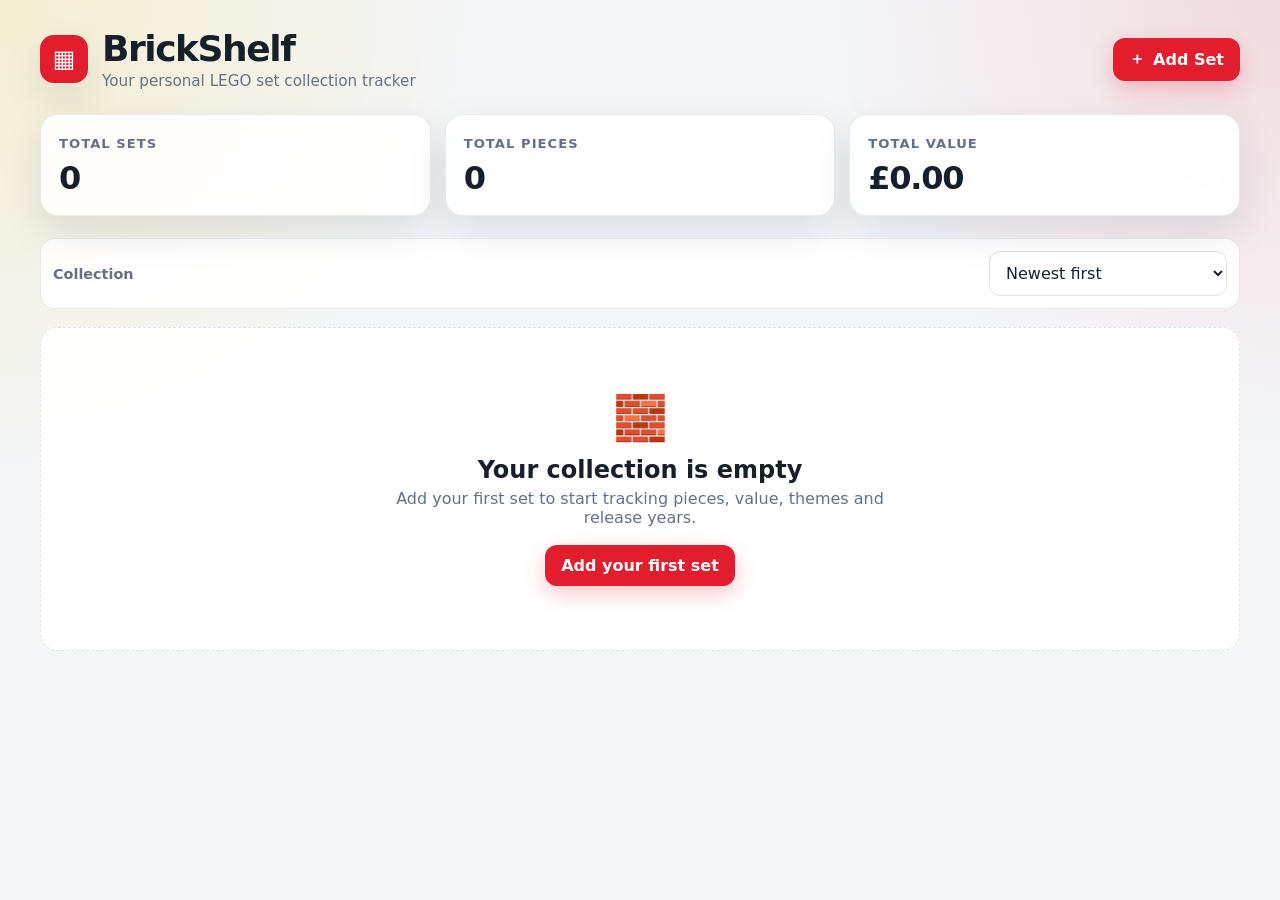
==== lego/index.html @ ed2e3e61 "Create index.html" ====
<!DOCTYPE html>
<html lang="en">
<head>
  <meta charset="UTF-8" />
  <meta name="viewport" content="width=device-width, initial-scale=1.0" />
  <meta name="color-scheme" content="light dark" />
  <title>BrickShelf — LEGO Set Tracker</title>
  <style>
    :root {
      --bg: #f4f6f8;
      --surface: rgba(255,255,255,.92);
      --surface-solid: #fff;
      --text: #17202a;
      --muted: #667085;
      --line: #dfe4ea;
      --brand: #e11d2e;
      --brand-dark: #b81220;
      --accent: #f5c400;
      --danger: #b42318;
      --shadow: 0 16px 40px rgba(20, 29, 45, .10);
      --radius: 18px;
    }

    @media (prefers-color-scheme: dark) {
      :root {
        --bg: #11151b;
        --surface: rgba(26,32,41,.94);
        --surface-solid: #1a2029;
        --text: #f5f7fa;
        --muted: #aeb7c5;
        --line: #313946;
        --shadow: 0 18px 46px rgba(0,0,0,.28);
      }
    }

    * { box-sizing: border-box; }
    html { scroll-behavior: smooth; }
    body {
      margin: 0;
      min-height: 100vh;
      font-family: Inter, ui-sans-serif, system-ui, -apple-system, BlinkMacSystemFont, "Segoe UI", sans-serif;
      color: var(--text);
      background:
        radial-gradient(circle at top left, rgba(245,196,0,.16), transparent 30rem),
        radial-gradient(circle at top right, rgba(225,29,46,.12), transparent 28rem),
        var(--bg);
    }

    button, input, select { font: inherit; }
    button, a { -webkit-tap-highlight-color: transparent; }

    .app { width: min(1200px, calc(100% - 28px)); margin: 0 auto; padding: 28px 0 56px; }

    header {
      display: flex;
      align-items: center;
      justify-content: space-between;
      gap: 20px;
      margin-bottom: 24px;
    }

    .brand { display: flex; align-items: center; gap: 14px; }
    .brand-mark {
      width: 48px; height: 48px; border-radius: 14px;
      display: grid; place-items: center;
      background: var(--brand); color: #fff; box-shadow: var(--shadow);
      font-size: 24px;
    }
    h1 { margin: 0; font-size: clamp(1.55rem, 4vw, 2.25rem); letter-spacing: -.04em; }
    .subtitle { margin: 3px 0 0; color: var(--muted); font-size: .95rem; }

    .button {
      border: 0; border-radius: 12px; padding: 11px 16px;
      display: inline-flex; align-items: center; justify-content: center; gap: 8px;
      cursor: pointer; font-weight: 750; transition: transform .18s ease, box-shadow .18s ease, background .18s ease;
    }
    .button:hover { transform: translateY(-1px); }
    .button:focus-visible, input:focus-visible, select:focus-visible { outline: 3px solid rgba(245,196,0,.55); outline-offset: 2px; }
    .button-primary { color: #fff; background: var(--brand); box-shadow: 0 8px 22px rgba(225,29,46,.24); }
    .button-primary:hover { background: var(--brand-dark); }
    .button-secondary { color: var(--text); background: transparent; border: 1px solid var(--line); }
    .button-danger { color: var(--danger); background: transparent; border: 1px solid color-mix(in srgb, var(--danger) 35%, var(--line)); }
    .button:disabled { cursor: not-allowed; opacity: .55; transform: none; }

    .summary-grid { display: grid; grid-template-columns: repeat(3, 1fr); gap: 14px; margin-bottom: 22px; }
    .summary-card {
      background: var(--surface); border: 1px solid rgba(127,127,127,.16);
      backdrop-filter: blur(12px); box-shadow: var(--shadow); border-radius: var(--radius); padding: 18px;
    }
    .summary-label { color: var(--muted); font-size: .82rem; font-weight: 700; text-transform: uppercase; letter-spacing: .08em; }
    .summary-value { display: block; margin-top: 7px; font-size: clamp(1.35rem, 4vw, 2rem); font-weight: 850; letter-spacing: -.04em; }

    .toolbar {
      display: flex; justify-content: space-between; align-items: center; gap: 12px;
      margin-bottom: 18px; padding: 12px;
      background: var(--surface); border: 1px solid rgba(127,127,127,.16); border-radius: 15px;
    }
    .toolbar-label { color: var(--muted); font-size: .9rem; font-weight: 650; }
    select, input {
      width: 100%; border: 1px solid var(--line); border-radius: 11px;
      background: var(--surface-solid); color: var(--text); padding: 11px 12px;
    }
    select { width: auto; min-width: 190px; }

    .collection-grid { display: grid; grid-template-columns: repeat(auto-fill, minmax(245px, 1fr)); gap: 18px; }
    .set-card {
      position: relative; overflow: hidden; display: flex; flex-direction: column;
      background: var(--surface); border: 1px solid rgba(127,127,127,.16); border-radius: var(--radius); box-shadow: var(--shadow);
      min-width: 0;
    }
    .set-image-wrap { aspect-ratio: 4 / 3; background: #fff; display: grid; place-items: center; overflow: hidden; }
    .set-image { width: 100%; height: 100%; object-fit: contain; padding: 12px; }
    .image-placeholder { color: #8d96a3; text-align: center; padding: 20px; font-weight: 700; }
    .set-content { padding: 16px; display: flex; flex-direction: column; flex: 1; }
    .set-number { color: var(--brand); font-weight: 800; font-size: .82rem; letter-spacing: .04em; }
    .set-title { margin: 5px 0 12px; font-size: 1.08rem; line-height: 1.28; }
    .set-meta { display: grid; grid-template-columns: 1fr 1fr; gap: 9px; margin-bottom: 15px; }
    .meta-item { background: color-mix(in srgb, var(--surface-solid) 74%, var(--bg)); border-radius: 10px; padding: 9px; min-width: 0; }
    .meta-label { display: block; color: var(--muted); font-size: .72rem; margin-bottom: 3px; }
    .meta-value { font-size: .9rem; font-weight: 750; overflow-wrap: anywhere; }
    .card-actions { display: flex; gap: 9px; margin-top: auto; }
    .card-actions .button { padding: 9px 11px; font-size: .86rem; flex: 1; text-decoration: none; }
    .delete-button { flex: 0 0 42px !important; }

    .empty-state {
      grid-column: 1 / -1; text-align: center; padding: 64px 24px;
      background: var(--surface); border: 1px dashed var(--line); border-radius: var(--radius);
    }
    .empty-state-icon { font-size: 44px; }
    .empty-state h2 { margin: 12px 0 5px; }
    .empty-state p { margin: 0 auto 18px; color: var(--muted); max-width: 490px; }

    dialog {
      border: 0; padding: 0; width: min(680px, calc(100% - 24px)); max-height: calc(100vh - 30px);
      border-radius: 20px; color: var(--text); background: var(--surface-solid); box-shadow: 0 24px 90px rgba(0,0,0,.4);
    }
    dialog::backdrop { background: rgba(10,14,20,.68); backdrop-filter: blur(4px); }
    .modal { display: flex; flex-direction: column; max-height: calc(100vh - 30px); }
    .modal-header { padding: 20px 22px 14px; border-bottom: 1px solid var(--line); display: flex; align-items: start; justify-content: space-between; gap: 18px; }
    .modal-header h2 { margin: 0; }
    .modal-header p { margin: 5px 0 0; color: var(--muted); font-size: .9rem; }
    .icon-button { border: 0; background: transparent; color: var(--muted); font-size: 22px; cursor: pointer; padding: 4px 7px; border-radius: 8px; }
    .modal-body { padding: 20px 22px 24px; overflow-y: auto; }

    .stack { display: grid; gap: 13px; }
    .field { display: grid; gap: 6px; }
    .field label { font-size: .84rem; font-weight: 750; }
    .help { color: var(--muted); font-size: .78rem; line-height: 1.45; }
    .search-row { display: grid; grid-template-columns: 1fr auto; gap: 10px; }
    .section-divider { display: flex; align-items: center; gap: 12px; color: var(--muted); font-size: .8rem; margin: 17px 0; }
    .section-divider::before, .section-divider::after { content: ""; height: 1px; background: var(--line); flex: 1; }

    .notice { padding: 12px 13px; border-radius: 11px; font-size: .86rem; line-height: 1.45; }
    .notice-info { background: rgba(37,99,235,.10); border: 1px solid rgba(37,99,235,.24); }
    .notice-error { background: rgba(180,35,24,.10); border: 1px solid rgba(180,35,24,.25); color: color-mix(in srgb, var(--danger) 82%, var(--text)); }

    .preview { display: grid; grid-template-columns: 180px 1fr; gap: 18px; border: 1px solid var(--line); border-radius: 15px; padding: 14px; }
    .preview-image { width: 100%; aspect-ratio: 4 / 3; object-fit: contain; background: #fff; border-radius: 10px; }
    .preview h3 { margin: 4px 0 10px; }
    .preview-list { margin: 0; padding: 0; list-style: none; display: grid; gap: 6px; color: var(--muted); font-size: .88rem; }
    .preview-list strong { color: var(--text); }
    .modal-actions { display: flex; justify-content: flex-end; gap: 10px; margin-top: 16px; }

    .manual-grid { display: grid; grid-template-columns: 1fr 1fr; gap: 12px; }
    .span-2 { grid-column: 1 / -1; }
    .hidden { display: none !important; }

    .toast {
      position: fixed; left: 50%; bottom: 22px; transform: translate(-50%, 20px);
      padding: 11px 16px; color: #fff; background: #17202a; border-radius: 12px;
      box-shadow: var(--shadow); opacity: 0; pointer-events: none; transition: .22s ease; z-index: 100;
    }
    .toast.show { opacity: 1; transform: translate(-50%, 0); }

    @media (max-width: 700px) {
      .app { width: min(100% - 20px, 1200px); padding-top: 18px; }
      header { align-items: flex-start; }
      .subtitle { display: none; }
      .summary-grid { gap: 9px; }
      .summary-card { padding: 14px 12px; }
      .summary-label { font-size: .68rem; }
      .toolbar { align-items: stretch; flex-direction: column; }
      select { width: 100%; }
      .preview { grid-template-columns: 1fr; }
      .preview-image { max-height: 230px; }
    }

    @media (max-width: 500px) {
      .brand-mark { display: none; }
      .button-text-optional { display: none; }
      .summary-grid { grid-template-columns: 1fr; }
      .summary-card { display: flex; align-items: center; justify-content: space-between; }
      .summary-value { margin: 0; font-size: 1.25rem; }
      .search-row, .manual-grid { grid-template-columns: 1fr; }
      .span-2 { grid-column: auto; }
      .modal-actions { flex-direction: column-reverse; }
      .modal-actions .button { width: 100%; }
    }
  </style>
</head>
<body>
  <main class="app">
    <header>
      <div class="brand">
        <div class="brand-mark" aria-hidden="true">▦</div>
        <div>
          <h1>BrickShelf</h1>
          <p class="subtitle">Your personal LEGO set collection tracker</p>
        </div>
      </div>
      <button id="openAddButton" class="button button-primary" type="button"><span aria-hidden="true">＋</span><span class="button-text-optional">Add Set</span></button>
    </header>

    <section class="summary-grid" aria-label="Collection summary">
      <article class="summary-card"><span class="summary-label">Total sets</span><strong id="totalSets" class="summary-value">0</strong></article>
      <article class="summary-card"><span class="summary-label">Total pieces</span><strong id="totalPieces" class="summary-value">0</strong></article>
      <article class="summary-card"><span class="summary-label">Total value</span><strong id="totalValue" class="summary-value">£0.00</strong></article>
    </section>

    <section class="toolbar" aria-label="Collection controls">
      <span class="toolbar-label">Collection</span>
      <label>
        <span class="hidden">Sort collection</span>
        <select id="sortSelect">
          <option value="newest">Newest first</option>
          <option value="oldest">Oldest first</option>
          <option value="theme">Theme A–Z</option>
          <option value="pieces-desc">Piece count: high to low</option>
          <option value="pieces-asc">Piece count: low to high</option>
          <option value="price-desc">Price: high to low</option>
          <option value="price-asc">Price: low to high</option>
        </select>
      </label>
    </section>

    <section id="collectionGrid" class="collection-grid" aria-live="polite"></section>
  </main>

  <dialog id="addDialog">
    <div class="modal">
      <div class="modal-header">
        <div><h2>Add a LEGO set</h2><p>Search Rebrickable or enter the details manually.</p></div>
        <button id="closeDialogButton" class="icon-button" type="button" aria-label="Close">×</button>
      </div>
      <div class="modal-body">
        <section id="searchSection" class="stack">
          <div class="field">
            <label for="apiKeyInput">Rebrickable API key</label>
            <input id="apiKeyInput" type="password" autocomplete="off" placeholder="Paste your free Rebrickable API key" />
            <div class="help">Stored only in this browser. Rebrickable currently requires a free API key for catalogue lookups.</div>
          </div>
          <div class="field">
            <label for="searchInput">Set number or name</label>
            <div class="search-row">
              <input id="searchInput" type="search" placeholder="e.g. 10307 or Eiffel Tower" />
              <button id="searchButton" class="button button-primary" type="button">Search</button>
            </div>
          </div>
          <div id="searchMessage" class="notice hidden" role="status"></div>
          <div id="previewContainer" class="hidden"></div>
        </section>

        <div class="section-divider">or add manually</div>

        <form id="manualForm" class="manual-grid">
          <div class="field">
            <label for="manualSetNumber">Set number *</label>
            <input id="manualSetNumber" required placeholder="10307" />
          </div>
          <div class="field">
            <label for="manualYear">Year</label>
            <input id="manualYear" type="number" min="1949" max="2100" placeholder="2022" />
          </div>
          <div class="field span-2">
            <label for="manualName">Set name *</label>
            <input id="manualName" required placeholder="Eiffel Tower" />
          </div>
          <div class="field">
            <label for="manualTheme">Theme</label>
            <input id="manualTheme" placeholder="Icons" />
          </div>
          <div class="field">
            <label for="manualPieces">Pieces</label>
            <input id="manualPieces" type="number" min="0" step="1" placeholder="10001" />
          </div>
          <div class="field">
            <label for="manualPrice">Original retail price (£)</label>
            <input id="manualPrice" type="number" min="0" step="0.01" placeholder="554.99" />
          </div>
          <div class="field">
            <label for="manualImage">Image URL</label>
            <input id="manualImage" type="url" placeholder="https://..." />
          </div>
          <div class="field span-2">
            <label for="manualBricklink">BrickLink URL</label>
            <input id="manualBricklink" type="url" placeholder="Auto-generated when left blank" />
          </div>
          <div class="modal-actions span-2">
            <button id="cancelManualButton" class="button button-secondary" type="button">Cancel</button>
            <button class="button button-primary" type="submit">Add manually</button>
          </div>
        </form>
      </div>
    </div>
  </dialog>

  <div id="toast" class="toast" role="status"></div>

  <script>
    (() => {
      'use strict';

      const STORAGE_KEY = 'brickshelf.collection.v1';
      const SORT_KEY = 'brickshelf.sort.v1';
      const API_KEY_STORAGE = 'brickshelf.rebrickableKey.v1';
      const CURRENCY = 'GBP';

      const els = {
        grid: document.getElementById('collectionGrid'),
        totalSets: document.getElementById('totalSets'),
        totalPieces: document.getElementById('totalPieces'),
        totalValue: document.getElementById('totalValue'),
        sort: document.getElementById('sortSelect'),
        dialog: document.getElementById('addDialog'),
        openAdd: document.getElementById('openAddButton'),
        closeDialog: document.getElementById('closeDialogButton'),
        cancelManual: document.getElementById('cancelManualButton'),
        apiKey: document.getElementById('apiKeyInput'),
        searchInput: document.getElementById('searchInput'),
        searchButton: document.getElementById('searchButton'),
        searchMessage: document.getElementById('searchMessage'),
        preview: document.getElementById('previewContainer'),
        manualForm: document.getElementById('manualForm'),
        toast: document.getElementById('toast')
      };

      let collection = loadCollection();
      let previewSet = null;

      const numberFormatter = new Intl.NumberFormat();
      const currencyFormatter = new Intl.NumberFormat(undefined, { style: 'currency', currency: CURRENCY });

      function loadCollection() {
        try {
          const parsed = JSON.parse(localStorage.getItem(STORAGE_KEY) || '[]');
          return Array.isArray(parsed) ? parsed.filter(item => item && item.id && item.name) : [];
        } catch {
          return [];
        }
      }

      function persistCollection() {
        localStorage.setItem(STORAGE_KEY, JSON.stringify(collection));
      }

      function escapeHtml(value) {
        return String(value ?? '').replace(/[&<>'"]/g, char => ({ '&': '&amp;', '<': '&lt;', '>': '&gt;', "'": '&#39;', '"': '&quot;' }[char]));
      }

      function normaliseSetNumber(value) {
        return String(value || '').trim().replace(/-\d+$/, '');
      }

      function bricklinkUrlFor(setNumber) {
        const clean = normaliseSetNumber(setNumber);
        return `https://www.bricklink.com/v2/catalog/catalogitem.page?S=${encodeURIComponent(clean)}-1`;
      }

      function createId() {
        return `${Date.now().toString(36)}-${crypto.getRandomValues(new Uint32Array(1))[0].toString(36)}`;
      }

      function render() {
        const sorted = [...collection].sort(getComparator(els.sort.value));
        renderSummary();

        if (!sorted.length) {
          els.grid.innerHTML = `
            <div class="empty-state">
              <div class="empty-state-icon" aria-hidden="true">🧱</div>
              <h2>Your collection is empty</h2>
              <p>Add your first set to start tracking pieces, value, themes and release years.</p>
              <button class="button button-primary" type="button" data-action="open-add">Add your first set</button>
            </div>`;
          return;
        }

        els.grid.innerHTML = sorted.map(set => {
          const image = set.imageUrl
            ? `<img class="set-image" src="${escapeHtml(set.imageUrl)}" alt="${escapeHtml(set.name)}" loading="lazy" referrerpolicy="no-referrer" onerror="this.replaceWith(Object.assign(document.createElement('div'),{className:'image-placeholder',textContent:'Image unavailable'}))">`
            : '<div class="image-placeholder">No image available</div>';
          return `
            <article class="set-card">
              <div class="set-image-wrap">${image}</div>
              <div class="set-content">
                <span class="set-number">SET ${escapeHtml(normaliseSetNumber(set.setNumber) || '—')}</span>
                <h2 class="set-title">${escapeHtml(set.name)}</h2>
                <div class="set-meta">
                  <div class="meta-item"><span class="meta-label">Theme</span><span class="meta-value">${escapeHtml(set.theme || 'Unknown')}</span></div>
                  <div class="meta-item"><span class="meta-label">Year</span><span class="meta-value">${escapeHtml(set.year || '—')}</span></div>
                  <div class="meta-item"><span class="meta-label">Pieces</span><span class="meta-value">${numberFormatter.format(Number(set.pieces) || 0)}</span></div>
                  <div class="meta-item"><span class="meta-label">Retail price</span><span class="meta-value">${currencyFormatter.format(Number(set.retailPrice) || 0)}</span></div>
                </div>
                <div class="card-actions">
                  <a class="button button-secondary" href="${escapeHtml(set.bricklinkUrl || bricklinkUrlFor(set.setNumber))}" target="_blank" rel="noopener noreferrer">BrickLink ↗</a>
                  <button class="button button-danger delete-button" type="button" data-action="delete" data-id="${escapeHtml(set.id)}" aria-label="Delete ${escapeHtml(set.name)}">×</button>
                </div>
              </div>
            </article>`;
        }).join('');
      }

      function renderSummary() {
        const totalPieces = collection.reduce((sum, set) => sum + (Number(set.pieces) || 0), 0);
        const totalValue = collection.reduce((sum, set) => sum + (Number(set.retailPrice) || 0), 0);
        els.totalSets.textContent = numberFormatter.format(collection.length);
        els.totalPieces.textContent = numberFormatter.format(totalPieces);
        els.totalValue.textContent = currencyFormatter.format(totalValue);
      }

      function getComparator(sort) {
        const text = (v) => String(v || '').localeCompare(String(v || ''), undefined, { sensitivity: 'base', numeric: true });
        switch (sort) {
          case 'oldest': return (a, b) => (Number(a.year) || 9999) - (Number(b.year) || 9999) || text(a.name, b.name);
          case 'theme': return (a, b) => text(a.theme, b.theme) || (Number(b.year) || 0) - (Number(a.year) || 0) || text(a.name, b.name);
          case 'pieces-desc': return (a, b) => (Number(b.pieces) || 0) - (Number(a.pieces) || 0) || text(a.name, b.name);
          case 'pieces-asc': return (a, b) => (Number(a.pieces) || 0) - (Number(b.pieces) || 0) || text(a.name, b.name);
          case 'price-desc': return (a, b) => (Number(b.retailPrice) || 0) - (Number(a.retailPrice) || 0) || text(a.name, b.name);
          case 'price-asc': return (a, b) => (Number(a.retailPrice) || 0) - (Number(b.retailPrice) || 0) || text(a.name, b.name);
          case 'newest':
          default: return (a, b) => (Number(b.year) || 0) - (Number(a.year) || 0) || text(a.name, b.name);
        }
      }

      function addSet(data) {
        const cleanNumber = normaliseSetNumber(data.setNumber);
        const duplicate = collection.some(set => normaliseSetNumber(set.setNumber).toLowerCase() === cleanNumber.toLowerCase());
        if (duplicate && !confirm(`Set ${cleanNumber} is already in your collection. Add another copy?`)) return false;

        collection.push({
          id: createId(),
          setNumber: cleanNumber,
          name: String(data.name || '').trim(),
          theme: String(data.theme || '').trim(),
          year: Number(data.year) || null,
          pieces: Number(data.pieces) || 0,
          retailPrice: Number(data.retailPrice) || 0,
          imageUrl: String(data.imageUrl || '').trim(),
          bricklinkUrl: String(data.bricklinkUrl || '').trim() || bricklinkUrlFor(cleanNumber),
          dateAdded: new Date().toISOString()
        });
        persistCollection();
        render();
        return true;
      }

      function removeSet(id) {
        const set = collection.find(item => item.id === id);
        if (!set || !confirm(`Remove “${set.name}” from your collection?`)) return;
        collection = collection.filter(item => item.id !== id);
        persistCollection();
        render();
        showToast('Set removed');
      }

      function openDialog() {
        clearSearchState();
        els.apiKey.value = localStorage.getItem(API_KEY_STORAGE) || '';
        els.dialog.showModal();
        setTimeout(() => els.searchInput.focus(), 0);
      }

      function closeDialog() {
        els.dialog.close();
        els.manualForm.reset();
        clearSearchState();
      }

      function clearSearchState() {
        previewSet = null;
        els.searchInput.value = '';
        els.preview.classList.add('hidden');
        els.preview.innerHTML = '';
        els.searchMessage.classList.add('hidden');
        els.searchMessage.textContent = '';
      }

      function setSearchMessage(message, type = 'info') {
        els.searchMessage.className = `notice notice-${type}`;
        els.searchMessage.textContent = message;
      }

      async function searchRebrickable() {
        const apiKey = els.apiKey.value.trim();
        const query = els.searchInput.value.trim();
        if (!query) {
          setSearchMessage('Enter a set number or name to search.', 'error');
          els.searchInput.focus();
          return;
        }
        if (!apiKey) {
          setSearchMessage('A Rebrickable API key is required for automatic lookup. Enter one above or use the manual form.', 'error');
          els.apiKey.focus();
          prefillManualFromQuery(query);
          return;
        }

        localStorage.setItem(API_KEY_STORAGE, apiKey);
        els.searchButton.disabled = true;
        els.searchButton.textContent = 'Searching…';
        setSearchMessage('Searching the Rebrickable catalogue…', 'info');
        els.preview.classList.add('hidden');

        try {
          const looksLikeNumber = /^\d{3,}(?:-\d+)?$/.test(query);
          let result;

          if (looksLikeNumber) {
            const base = normaliseSetNumber(query);
            const candidates = [`${base}-1`, base];
            for (const candidate of candidates) {
              const response = await fetch(`https://rebrickable.com/api/v3/lego/sets/${encodeURIComponent(candidate)}/`, {
                headers: { Authorization: `key ${apiKey}` }
              });
              if (response.ok) { result = await response.json(); break; }
              if (response.status === 401 || response.status === 403) throw new Error('The API key was rejected. Check the key and try again.');
            }
          } else {
            const response = await fetch(`https://rebrickable.com/api/v3/lego/sets/?search=${encodeURIComponent(query)}&page_size=1&ordering=-year`, {
              headers: { Authorization: `key ${apiKey}` }
            });
            if (response.status === 401 || response.status === 403) throw new Error('The API key was rejected. Check the key and try again.');
            if (!response.ok) throw new Error(`Lookup failed with status ${response.status}.`);
            const payload = await response.json();
            result = payload.results?.[0];
          }

          if (!result) throw new Error('No matching set was found. You can add it manually below.');

          previewSet = {
            setNumber: normaliseSetNumber(result.set_num),
            name: result.name || 'Unnamed set',
            theme: result.theme_name || '',
            year: result.year || null,
            pieces: result.num_parts || 0,
            retailPrice: 0,
            imageUrl: result.set_img_url || '',
            bricklinkUrl: bricklinkUrlFor(result.set_num)
          };
          renderPreview();
          setSearchMessage('Set found. Add the original retail price if known, then confirm.', 'info');
        } catch (error) {
          console.error(error);
          setSearchMessage(error.message || 'Automatic lookup failed. Use the manual form below.', 'error');
          prefillManualFromQuery(query);
        } finally {
          els.searchButton.disabled = false;
          els.searchButton.textContent = 'Search';
        }
      }

      function renderPreview() {
        if (!previewSet) return;
        els.preview.innerHTML = `
          <div class="preview">
            ${previewSet.imageUrl ? `<img class="preview-image" src="${escapeHtml(previewSet.imageUrl)}" alt="${escapeHtml(previewSet.name)}">` : '<div class="preview-image image-placeholder">No image</div>'}
            <div>
              <span class="set-number">SET ${escapeHtml(previewSet.setNumber)}</span>
              <h3>${escapeHtml(previewSet.name)}</h3>
              <ul class="preview-list">
                <li><strong>Theme:</strong> ${escapeHtml(previewSet.theme || 'Unknown')}</li>
                <li><strong>Year:</strong> ${escapeHtml(previewSet.year || 'Unknown')}</li>
                <li><strong>Pieces:</strong> ${numberFormatter.format(previewSet.pieces || 0)}</li>
              </ul>
              <div class="field" style="margin-top:12px">
                <label for="previewPrice">Original retail price (£)</label>
                <input id="previewPrice" type="number" min="0" step="0.01" placeholder="0.00" />
              </div>
              <div class="modal-actions">
                <button id="addPreviewButton" class="button button-primary" type="button">Add to collection</button>
              </div>
            </div>
          </div>`;
        els.preview.classList.remove('hidden');
        document.getElementById('addPreviewButton').addEventListener('click', () => {
          previewSet.retailPrice = Number(document.getElementById('previewPrice').value) || 0;
          if (addSet(previewSet)) {
            closeDialog();
            showToast('Set added');
          }
        });
      }

      function prefillManualFromQuery(query) {
        if (/^\d{3,}(?:-\d+)?$/.test(query)) document.getElementById('manualSetNumber').value = normaliseSetNumber(query);
        else document.getElementById('manualName').value = query;
      }

      function handleManualSubmit(event) {
        event.preventDefault();
        const data = {
          setNumber: document.getElementById('manualSetNumber').value,
          name: document.getElementById('manualName').value,
          theme: document.getElementById('manualTheme').value,
          year: document.getElementById('manualYear').value,
          pieces: document.getElementById('manualPieces').value,
          retailPrice: document.getElementById('manualPrice').value,
          imageUrl: document.getElementById('manualImage').value,
          bricklinkUrl: document.getElementById('manualBricklink').value
        };
        if (addSet(data)) {
          closeDialog();
          showToast('Set added');
        }
      }

      let toastTimer;
      function showToast(message) {
        clearTimeout(toastTimer);
        els.toast.textContent = message;
        els.toast.classList.add('show');
        toastTimer = setTimeout(() => els.toast.classList.remove('show'), 2200);
      }

      els.openAdd.addEventListener('click', openDialog);
      els.closeDialog.addEventListener('click', closeDialog);
      els.cancelManual.addEventListener('click', closeDialog);
      els.searchButton.addEventListener('click', searchRebrickable);
      els.searchInput.addEventListener('keydown', event => { if (event.key === 'Enter') { event.preventDefault(); searchRebrickable(); } });
      els.manualForm.addEventListener('submit', handleManualSubmit);
      els.sort.addEventListener('change', () => { localStorage.setItem(SORT_KEY, els.sort.value); render(); });
      els.grid.addEventListener('click', event => {
        const button = event.target.closest('[data-action]');
        if (!button) return;
        if (button.dataset.action === 'delete') removeSet(button.dataset.id);
        if (button.dataset.action === 'open-add') openDialog();
      });
      els.dialog.addEventListener('click', event => {
        const rect = els.dialog.getBoundingClientRect();
        const outside = event.clientX < rect.left || event.clientX > rect.right || event.clientY < rect.top || event.clientY > rect.bottom;
        if (outside) closeDialog();
      });

      const savedSort = localStorage.getItem(SORT_KEY);
      if ([...els.sort.options].some(option => option.value === savedSort)) els.sort.value = savedSort;
      render();
    })();
  </script>
</body>
</html>
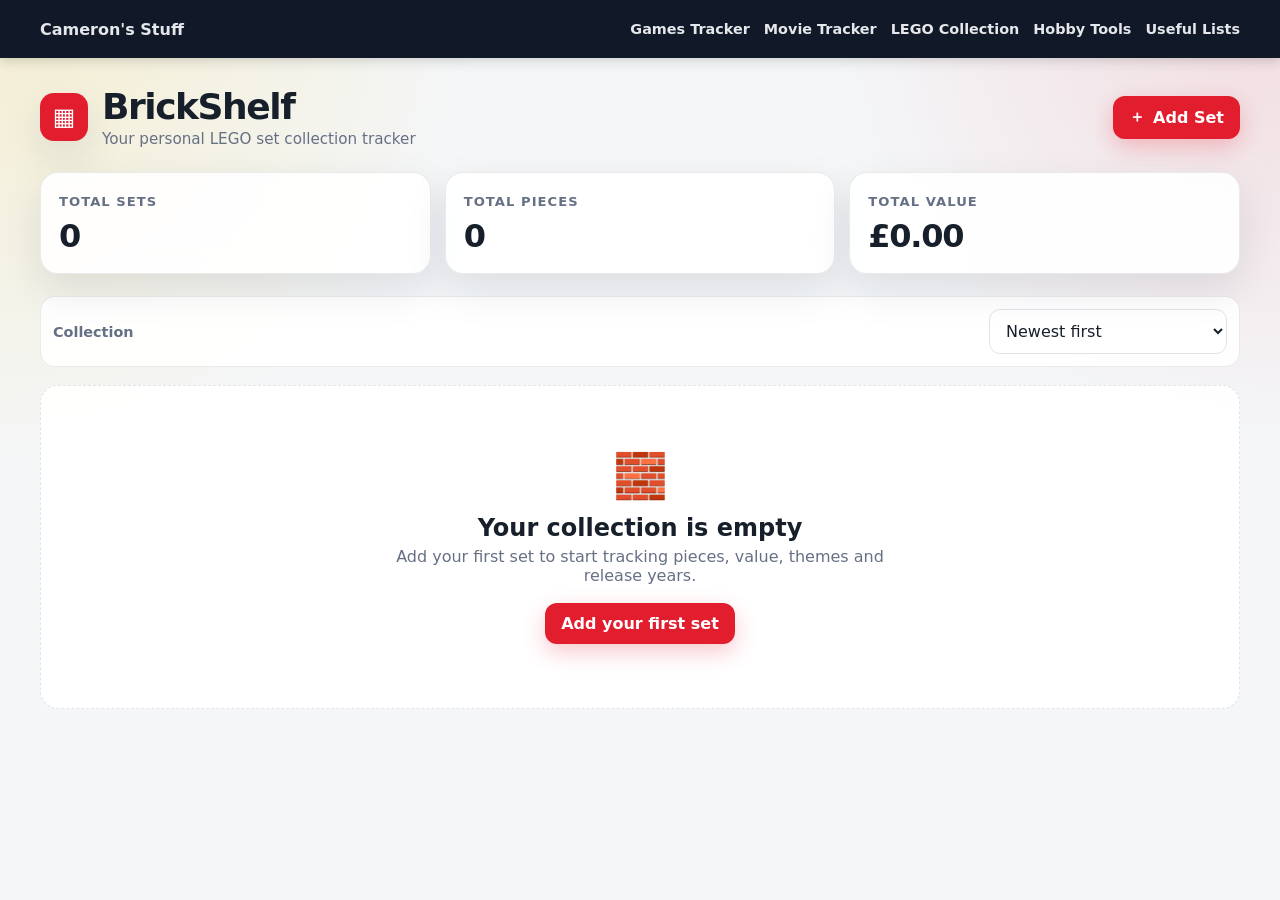
==== commit ebdf31a3: "Update index.html" ====
--- a/lego/index.html
+++ b/lego/index.html
@@ -4,7 +4,7 @@
   <meta charset="UTF-8" />
   <meta name="viewport" content="width=device-width, initial-scale=1.0" />
   <meta name="color-scheme" content="light dark" />
-  <title>BrickShelf — LEGO Set Tracker</title>
+  <title>LEGO Collection | Cameron's Stuff</title>
   <style>
     :root {
       --bg: #f4f6f8;
@@ -196,9 +196,30 @@
       .modal-actions { flex-direction: column-reverse; }
       .modal-actions .button { width: 100%; }
     }
+
+    .site-nav {width:100%;background:#111827;color:#fff;position:sticky;top:0;z-index:1000;box-shadow:0 2px 12px rgba(0,0,0,.18)}
+    .site-nav-inner {width:min(1200px,calc(100% - 28px));margin:0 auto;min-height:58px;display:flex;align-items:center;justify-content:space-between;gap:18px}
+    .site-nav a {color:#e5e7eb;text-decoration:none;font-weight:700}
+    .site-nav a:hover,.site-nav a:focus {color:#fff}
+    .site-nav-links {display:flex;flex-wrap:wrap;gap:14px;font-size:.9rem}
+    @media (max-width:700px){.site-nav-inner{padding:10px 0;align-items:flex-start;flex-direction:column}}
+
   </style>
 </head>
 <body>
+  <nav class="site-nav" aria-label="Cameron's Stuff navigation">
+    <div class="site-nav-inner">
+      <a href="../">Cameron's Stuff</a>
+      <div class="site-nav-links">
+        <a href="../#games">Games Tracker</a>
+        <a href="../#movies">Movie Tracker</a>
+        <a href="./" aria-current="page">LEGO Collection</a>
+        <a href="../#tools">Hobby Tools</a>
+        <a href="../#lists">Useful Lists</a>
+      </div>
+    </div>
+  </nav>
+
   <main class="app">
     <header>
       <div class="brand">
